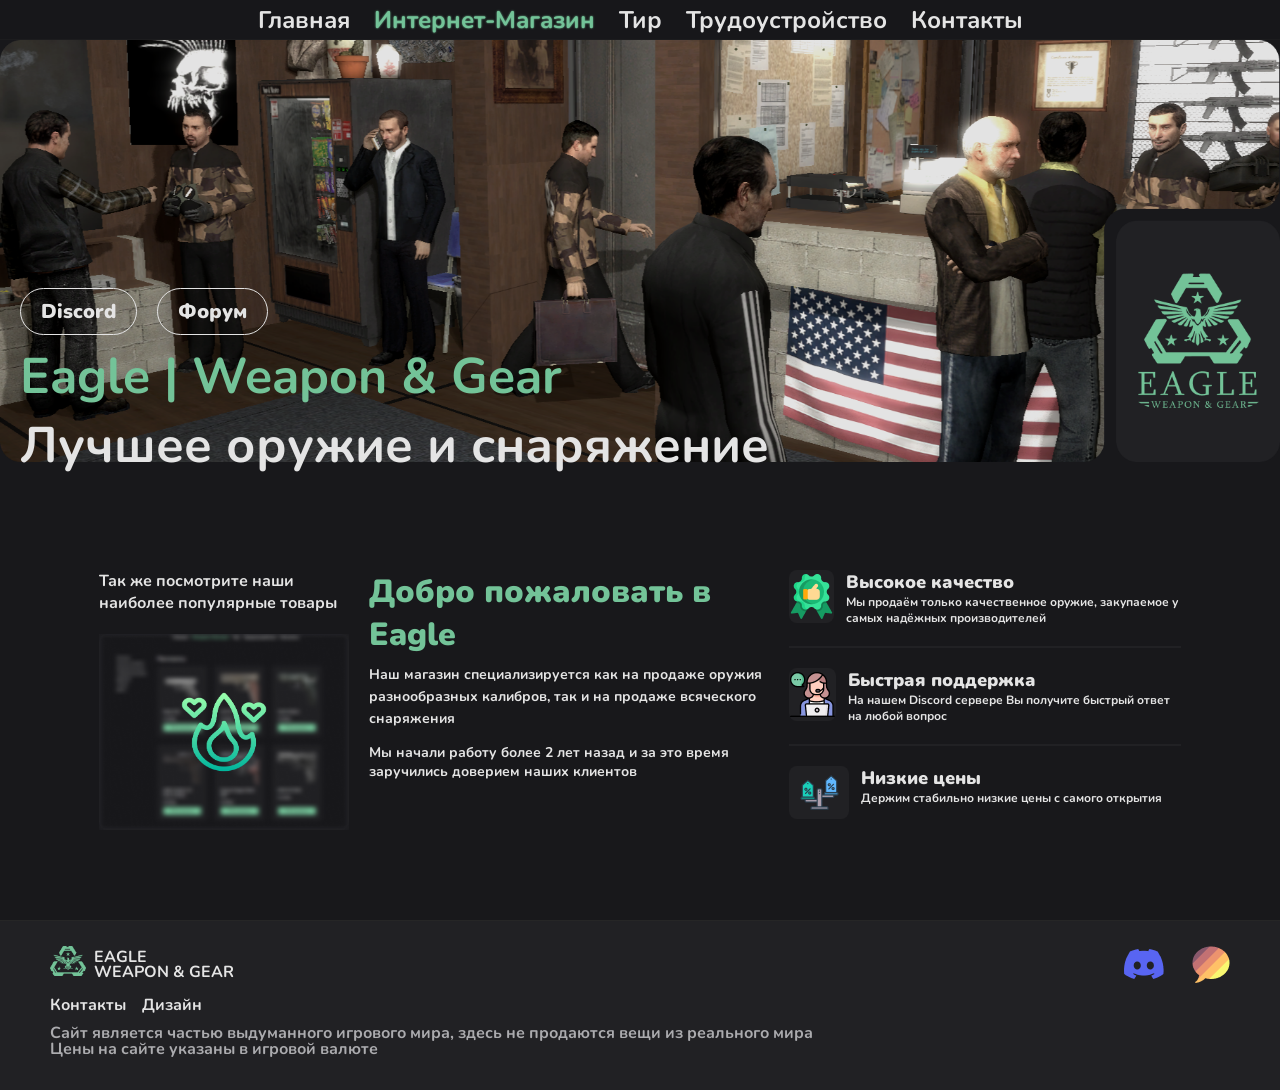
==== index.html @ 1dc2a5a9 "init proj" ====
<!DOCTYPE html>
<html lang="en">
<head>
    <meta charset="UTF-8">
    <meta name="viewport" content="width=device-width, initial-scale=1.0">
    <title>Eagle | Главная</title>
    <link rel="stylesheet" href="index_style.css">
    <link rel="stylesheet" href="./styles/modules/header.css">
    <link rel="icon" href="images/Eagle_icon.png" type="image/x-icon">

    <meta property="og:site_name" content="Eagle | Weapon & Gear">
    <meta property="og:title" content="Главная">
    <meta property="og:url" content="https://killerbunny031.github.io/Eagle-site/index.html">
    <meta property="og:description" content="Магазин в Доброграде, специализирующийся на продаже огнестрельного оружия, патрон к нему и различного снаряжения">
    <meta property="og:image" content="https://i.imgur.com/M3qaZLY.png">
    <meta property="">
</head>
<body>
    <div class="layout">
      <header class="header">
    <div style="display: flex; justify-content: center; width: 100%;">
        <nav class="navbar">
            <a href="index.html">Главная</a>
            <a href="pages/shop.html" class="active">Интернет-Магазин</a>
            <a href="pages/shooting_range.html">Тир</a>
            <a href="pages/employment.html">Трудоустройство</a>
            <a href="pages/contacts.html" >Контакты</a>
    </div>
</header>

        <div class="burger_wrapper" id="burger_wrapper">
            <div class="burger_menu" id="burger_menu">
                <a href="index.html" class="active">Главная</a>
                <a href="pages/shop.html">Интернет-Магазин</a>
                <a href="pages/shooting_range.html">Тир</a>
                <a href="pages/employment.html">Трудоустройство</a>
                <a href="pages/contacts.html" >Контакты</a>
            </div>
        </div>


        <div class="wrapper">
            <div class="main-block">
                <div class="main-img"><img src="images/index/Group 265.png" alt=""></div>
                <div class="img-text">
                    <div class="img-buttons">
                        <a href="https://discord.com/invite/KjWaKpW5gW">Discord</a>
                        <a href="https://forum.octothorp.team/topic/67/eagle-%D0%BE%D1%80%D1%83%D0%B6%D0%B5%D0%B9%D0%BD%D1%8B%D0%B9-%D0%BC%D0%B0%D0%B3%D0%B0%D0%B7%D0%B8%D0%BD">Форум</a>
                    </div>
                    <h1 id="akcent">Eagle | Weapon & Gear</h1>
                    <h1>Лучшее оружие и снаряжение</h1>
                </div>
            </div>

            <article>
                <div class="article-wrapper">
                    <div class="aside-left">
                        <span>Так же посмотрите наши наиболее популярные товары</span>
                        <a href="pages/shop.html"><img src="./images/index/popularity.png" alt=""></a>
                    </div>

                    <div class="main-text">
                        <h2>Добро пожаловать в Eagle</h2>
                        <span>Наш магазин специализируется как на продаже оружия разнообразных калибров, так и на продаже всяческого снаряжения</span>
                        <p>Мы начали работу более 2 лет назад и за это время заручились доверием наших клиентов</p>
                    </div>

                    <div class="aside-wrapper">
                        <div class="aside-right">
                            <div class="aside-block">
                                <div class="aside-right-img"><img src="images/index/quality.png" alt=""></div>
                                <div class="aside-right-text">
                                    <h3>Высокое качество</h3>
                                    <span>Мы продаём только качественное оружие, закупаемое у самых надёжных производителей</span>
                                </div>
                            </div>
                        </div>

                        <div class="devider"></div>

                        <div class="aside-right">
                            <div class="aside-block">
                                <div class="aside-right-img"><img src="images/index/support.png" alt=""></div>
                                <div class="aside-right-text">
                                    <h3>Быстрая поддержка</h3>
                                    <span>На нашем Discord сервере Вы получите быстрый ответ на любой вопрос</span>
                                </div>
                            </div>
                        </div>

                        <div class="devider"></div>

                        <div class="aside-right">
                            <div class="aside-block">
                                <div class="aside-right-img"><img src="images/index/price.png" alt=""></div>
                                <div class="aside-right-text">
                                    <h3>Низкие цены</h3>
                                    <span>Держим стабильно низкие цены с самого открытия</span>
                                </div>

                                
                            </div>
                        </div>
                    </div>
                </div>
                
            </article>

        </div>
















        <footer>
            <div class="links">
                <div class="eagle">
                    <div class="img-logo"><img src="images/Eagle_logo.png" alt=""></div>
                    <div class="name">
                        <div class="eagle-name"><p>EAGLE</p></div>
                        <div class="eagle-slogan"><p>WEAPON & GEAR</p></div>
                    </div>
                </div>
                <div class="media">
                    <a href="https://discord.com/invite/KjWaKpW5gW" id="d"><img src="images/discrod.png" alt=""></a>
                    <a href="https://forum.octothorp.team/topic/35/eagle-оружейный-магазин" id="f"><img src="images/forum.png" alt=""></a>
                </div>
            </div>
            <div class="contacts-media">
                <a href="./pages/contacts.html">Контакты</a>
                <a href="./pages/design.html">Дизайн</a>
            </div>
            <div class="spoiler">
                <p>Сайт является частью выдуманного игрового мира, здесь не продаются вещи из реального мира</p>
                <p>Цены на сайте указаны в игровой валюте</p>
            </div>
            
        </footer>
    </div>


    <script src="./js/header.js"></script>

</body>
</html>
---- index_style.css ----
@import url('https://fonts.googleapis.com/css2?family=Nunito:wght@200;300;400;500;700;900&family=Rubik:wght@300;400;500;700;900&display=swap');


* {
    color: #E4E4E4;
    font-size: 16px;
    font-weight: 700;
    font-family: 'Nunito', sans-serif;
    margin: 0;
    box-sizing: border-box;
}

body {
    background-color: #18181B;
}

body::-webkit-scrollbar {
    width: 15px; /* Ширина всего элемента навигации */
}
  
body::-webkit-scrollbar-track {
    background: #18181B; /* Цвет дорожки */
}
  
body::-webkit-scrollbar-thumb {
    background-color: #212124; /* Цвет бегунка */
    border-radius: 20px; /* Округление бегунка */
    border: 3px solid #333338; /* Оформление границ бегунка */
}















.layout {
    display: flex;
    flex-direction: column;
    height: 100vh;
}

.wrapper {
    flex-grow: 1;
}

header {
    flex-shrink: 0;
}

footer {
    flex-shrink: 0;
}





/* -------------------- main -------------------- */

.wrapper {
    max-width: 1820px;
    display: flex;
    flex-direction: column;
    margin: 0 auto;
}

.main-block {
    max-height: 600px;
    width: 100%;
    margin-bottom: 90px;
    user-select: none;
}

.main-img {
    max-height: 600px;
    z-index: -100;
}

.main-img img {
    max-height: 600px;
    width: 100%;
}

.img-text {
    margin: -230px 0 0 20px;
}

.img-text h1 {
    color: #E4E4E4;
    font-size: 64px;
}

@media (max-width:1600px ) {
    .img-text h1 {
        font-size: 50px;
    }
    .img-text {
        margin: -180px 0 0 20px;
    }
}

@media (max-width:1250px ) {
    .img-text h1 {
        font-size: 40px;
    }
    .img-text {
        margin: -160px 0 0 20px;
    }
}

.img-text h1#akcent {
    color: #73C398;
}

.img-buttons {
    margin-bottom: 7px;
    gap: 20px;
    display: flex;
}

.img-buttons a{
    color: #E4E4E4;
    text-decoration: none;
    border: solid 1px #E4E4E4;
    padding: 9px 20px;
    border-radius: 50px;
    font-size: 20px;
    font-weight: 900;
    transition: .5s;
}

.img-buttons a:hover{
    background-color: #E4E4E4;
    color: #18181B;
    transition: .5s;
}



.main-aside-block {
    background-color: #212124;
    height: 344px;
    width: 233px;
    margin-top: auto;
    display: flex;
    border-radius: 30px;
}

.main-aside-block img {
    max-height: 191px;
    margin: auto;
}


/* article */

article {
    display: flex;
}

.article-wrapper {
    width: 100%;
    margin-bottom: 90px;
    display: flex;
    padding: 0 99px;
}


.aside-left {
    display: flex;
    flex-direction: column;
    margin-right: 54px;
}

.aside-left-mobile {
    display: none;
}

.aside-left span {
    margin-bottom: 20px;
    max-width: 250px;
}



.aside-left a {
    width: 250px;
    height: 196px;
    background-color: #212124;
    border-radius: 8px;
}

.aside-left a img {
    width: 250px;
    height: 196px;
}


.main-text{
    max-width: 493px;
    margin-right: 54px;
}

.main-text h2 {
    font-size: 36px;
    color: #73C398;
    font-weight: 900;
    margin-bottom: 7px;
}

.main-text p {
    margin-top: 14px;
}





.aside-wrapper{
    display: flex;
    flex-direction: column;
    margin-left: auto;
    
}

.aside-block {
    display: flex;
}

.aside-right-text {
    display: flex;
    flex-direction: column;
    max-width: 477px;
}

.aside-right-img {
    width: 60px;
    height: 53px;
    background-color: #212124;
    border-radius: 8px;
    display: flex;
    margin-right: 12px;
}

.aside-right-img img {
    height: 45px;
    width: 45px;
    margin: auto;
}

.aside-right-text h3 {
    font-size: 24px;
    font-weight: 900;
}

.aside-right-text span {
    font-size: 16px;
    font-weight: 700;
}

.devider {
    background-color: #212124;
    width: 100%;
    height: 2px;
    margin: 20px 0;
}

























/* footer */

footer {
    background-color: #212124;
    border-top: 1px solid #262626;
    display: flex;
    flex-direction: column;
    padding: 25px 50px;
    font-family: 'Nunito', sans-serif;

}

.links {
    display: flex;
    margin-bottom: 5px;
}

.eagle {
    display: flex;
    height: 30px;
}

.img-logo {
    margin-right: 8px;
}

.img-logo img{
    height: 30px;
}

.name {
    height: 30px;
}

.name p{
    font-size: 16px;
    margin: 0;
    height: 15px;
}

.name p:not(:last-child) {
    margin-bottom: 2px;
}

.media {
    margin-left: auto;
    display: flex;
    justify-content: center;
    align-items: center;
}

.d {
    height: 30px;
}

.o {
    height: 43px;
}

.f {
    width: 36px;
}

.media a:not(:first-child) {
    margin-left: 28px;
}

.contacts-media {
    margin-bottom: 17px;
}

.contacts-media a{
    color: #E4E4E4;
    text-decoration: none;
    font-size: 16px;
    transition: .5s;
}

.contacts-media a:hover{
    color: #ffffff;
    transition: .5s;
}

.contacts-media a:not(:last-child){
    margin-right: 12px;
}

.spoiler p{
    color: #ABABAE;
    font-size: 16px;
    line-height: 0px;
    height: 16px;
}


@media (max-width: 950px) {
    footer {
        display: none;
    }
}




























@media (max-width: 1350px) {



    .main-text{
        max-width: 400px;
        margin-right: 20px;
    }

    .main-text h2 {
        font-size: 32px;
    }

    .main-text span, .main-text p {
        font-size: 14px;
    }

    .aside-right-text h3 {
        font-size: 18px;
        font-weight: 900;
    }
    
    .aside-right-text span {
        font-size: 12px;
        font-weight: 700;
    }








    .aside-left {
        margin-right: 20px;
    }

    .aside-left-mobile {
        display: block;
    }
    
    .aside-left-mobile span {
        margin-bottom: 20px;
        max-width: 250px;
    }
    
    
    
    .aside-left-mobile a {
        width: 250px;
        height: 196px;
        background-color: #212124;
        border-radius: 8px;
    }
    
    .aside-left-mobile a img {
        width: 250px;
        height: 196px;
    }
}










@media (max-width: 1200px) {
    .article-wrapper {
        display: flex;
        flex-direction: column;
        flex-wrap: wrap;
    }

    .main-text {
        margin: 0 0 50px 0;
        max-width: 100%;
    }

    .aside-wrapper {
        margin: 0 0 50px 0;
        max-width: 100%;
    }

    .aside-left {
        display: none;
    }
}


@media (max-width: 1000px) {

    .article-wrapper {
        padding: 0 50px;
    }

    .img-text h1 {
        font-size: 26px;
    }

    .img-buttons a {
        font-size: 13px;
        padding: 4px 10px;
    }

    .img-text {
        margin: -120px 0 0 20px;
    }
}



@media (max-width: 1000px) {

    .article-wrapper {
        padding: 0 20px;
    }

    .main-block {
        margin-bottom: 20px;
    }
}

@media (max-width: 730px) {
    .img-buttons {
        gap: 10px;
    }

    .img-buttons a {
        padding: 4px 10px;
        font-size: 12px;
    }

    .img-text h1 {
        font-size: 24px;
    }
}

@media (max-width: 500px) {


    .img-text {
        margin: -85px 0 0 20px;
    }

    .img-buttons {
        gap: 5px;
    }

    .img-buttons a {
        padding: 4px 10px;
        font-size: 8px;
    }

    .img-text h1 {
        font-size: 16px;
    }
}
---- styles/modules/header.css ----
* {
    box-sizing: border-box;
}

.header {
    position: sticky;
    user-select: none;
    top: 0;
    left: 0;
    width: 100%;
    height: 40px;
    background: rgba(24, 24, 27, 0.4);
    display: flex;
    justify-content: space-between;
    align-items: center;
    z-index: 100;

    font-weight: 700;

    border-bottom: 1px solid rgba(38, 38, 38, 0.4);
    font-family: 'Rubik', sans-serif;
}

.logo {
    height: 100%;
    width: 150px;
    margin-left: 20px;
    align-items: center;
    display: flex;
}

.logo a{
    margin: auto 0;
    display: flex;
}

a img {
    margin: auto;
}

.logo img {
    height: 30px;
    width: auto;
}

.navbar a {
    position: relative;
    font-size: 24px;
    color: #E4E4E4;
    text-decoration: none;
    padding: 3px 10px;
    border-radius: 10px;
    transition: .5s;
}

.navbar a:hover{
    background: #36363a;
    width: 15%;
    transition: .5s;
}

.navbar a.active {
    color: #73C398;
    text-shadow: 0px 0px 2px #73C398;
}

.login{
    display: flex;
    height: 100%;
    margin-right: 50px;
    align-items: center;
    text-decoration: none;
    color: #73C398;
    transition: .5s;
    border-radius: 10px;
}

.login:hover{
    background: #36363a;
    transition: .5s;
}

.login1{
    color: #E4E4E4;
    text-decoration: none;
    display: flex;
}

.login a{
    font-size: 24px;
    margin: 0;
    font-weight: 700;
    font-family: 'Rubik', sans-serif;
}

header button {
    display: none;
}

.burger_menu, .burger_wrapper {
    display: none;
}

@media (max-width: 1235px) {


    .navbar, .login {
        display: none;
    }

    header button {
        display: flex;
        flex-direction: column;
        width: 35px;
        margin-right: 20px;
        /* background-color: #18181B; */
        background-color: rgba(0, 0, 0, 0);
        border: none;

    }

    .burger_wrapper {
        position: fixed;
        height: 100%;
        width: 100%;
        backdrop-filter: blur(2px);
    }

    .burger_menu{
        margin-left: auto;
        flex-direction: column;
        width: 32vw;
        min-height: 100%;
        background-color: #212124;
        align-items: end;
        animation-duration: 0.5s;
        animation-name: slidein;
        padding: 60px 10px 60px 10px;
        z-index: 100;
    }

    .burger_menu a {
        font-size: 3vw;
        /* font-size: 32px; */
        text-decoration: none;
        margin-bottom: 20px;
        white-space: nowrap;
        animation-duration: 0.5s;
        animation-name: slidein;
    }

    @keyframes slidein {
        from {
            width: 0%;
        }
    }

    
}

header button:hover{
    #h1 {
        width: 50%; 
        transition: .5s;
    }
    
    #h2 {
        width: 80%; 
        transition: .5s;
    }
}



#h1 {
    width: 100%; /*50*/
    height: 3px;
    background-color: #73C398;
    margin-bottom: 2px;
    margin-left: auto;
    transition: .5s;
}

#h2 {
    width: 100%; /*80*/
    height: 3px;
    background-color: #73C398;
    margin-bottom: 2px;
    margin-left: auto;
    transition: .5s;
}

#h3 {
    width: 100%;
    height: 3px;
    background-color: #73C398;
}



@media (max-width: 500px) {

    .burger_menu a {
        font-size: 5vw;
    }

    .burger_menu{
        width: 60%;
    }
}
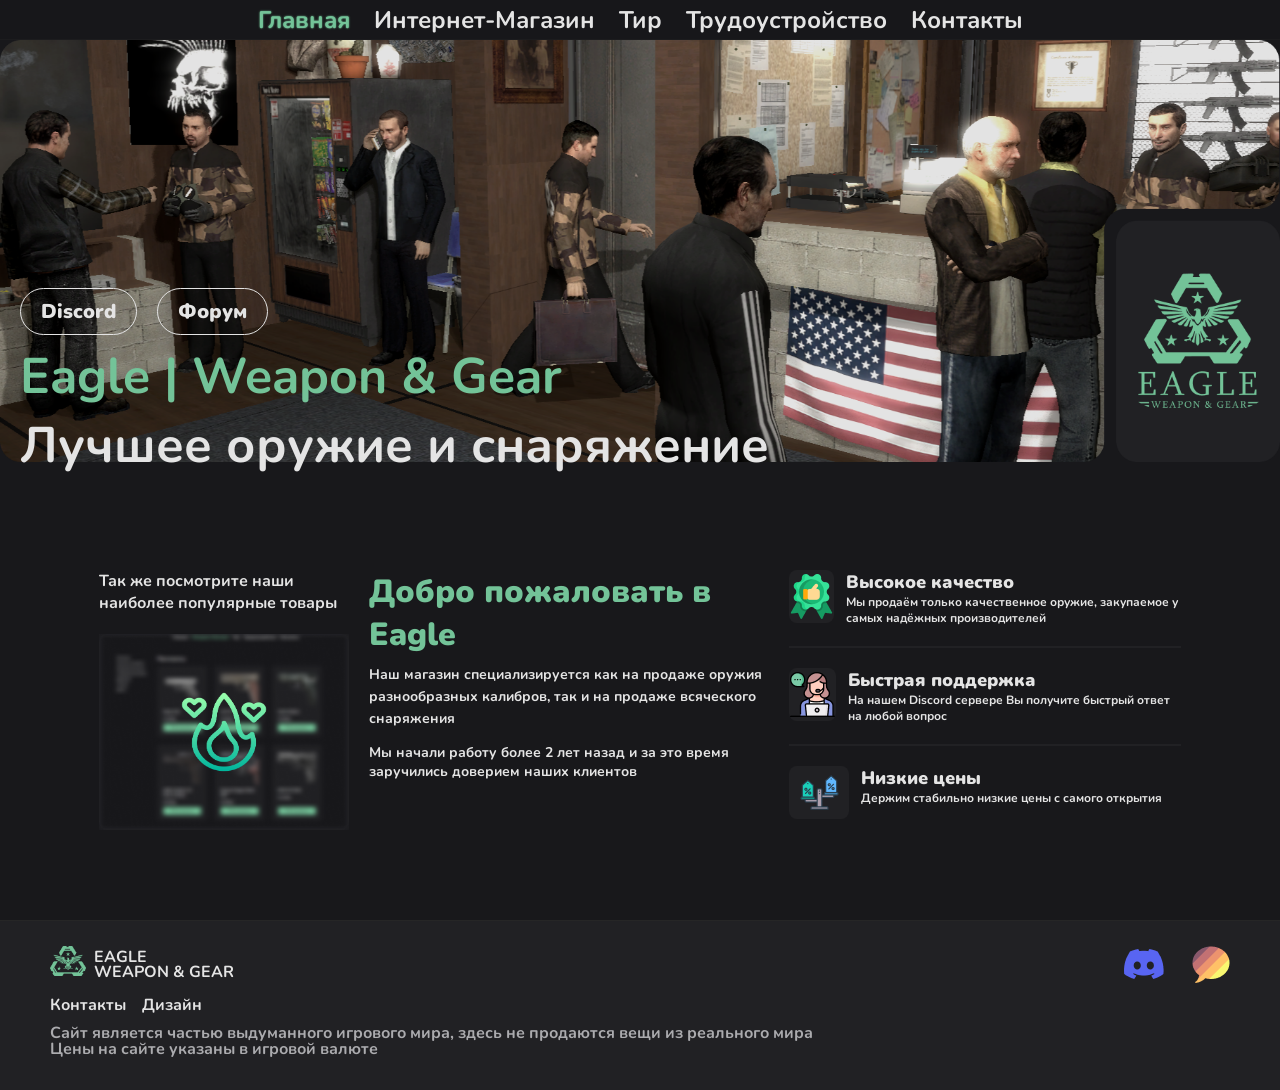
==== commit 55ffbccb: "Добавил анимации, удалил лишние строки, удалил ненужные страницы сайта" ====
--- a/index.html
+++ b/index.html
@@ -20,11 +20,11 @@
       <header class="header">
     <div style="display: flex; justify-content: center; width: 100%;">
         <nav class="navbar">
-            <a href="index.html">Главная</a>
-            <a href="pages/shop.html" class="active">Интернет-Магазин</a>
-            <a href="pages/shooting_range.html">Тир</a>
-            <a href="pages/employment.html">Трудоустройство</a>
-            <a href="pages/contacts.html" >Контакты</a>
+            <a href="index.html" class="active glow-btn">Главная</a>
+            <a href="pages/shop.html" class="glow-btn">Интернет-Магазин</a>
+            <a href="pages/shooting_range.html" class="glow-btn">Тир</a>
+            <a href="pages/employment.html" class="glow-btn">Трудоустройство</a>
+            <a href="pages/contacts.html" class="glow-btn">Контакты</a>
     </div>
 </header>
 
--- a/index_style.css
+++ b/index_style.css
@@ -279,25 +279,6 @@
 
 
 
-
-
-
-
-
-
-
-
-
-
-
-
-
-
-
-
-
-
-
 /* footer */
 
 footer {
@@ -401,31 +382,6 @@
 
 
 
-
-
-
-
-
-
-
-
-
-
-
-
-
-
-
-
-
-
-
-
-
-
-
-
-
 @media (max-width: 1350px) {
 
 
@@ -452,10 +408,6 @@
         font-size: 12px;
         font-weight: 700;
     }
-
-
-
-
 
 
 
@@ -489,14 +441,6 @@
 }
 
 
-
-
-
-
-
-
-
-
 @media (max-width: 1200px) {
     .article-wrapper {
         display: flex;
@@ -587,4 +531,13 @@
     .img-text h1 {
         font-size: 16px;
     }
-}+}
+
+.glow-btn {
+    transition: all 0.3s ease;
+}
+
+.glow-btn:hover {
+    transform: scale(1.05);
+    box-shadow: 0 0 15px rgba(52, 152, 219, 0.5);
+}
